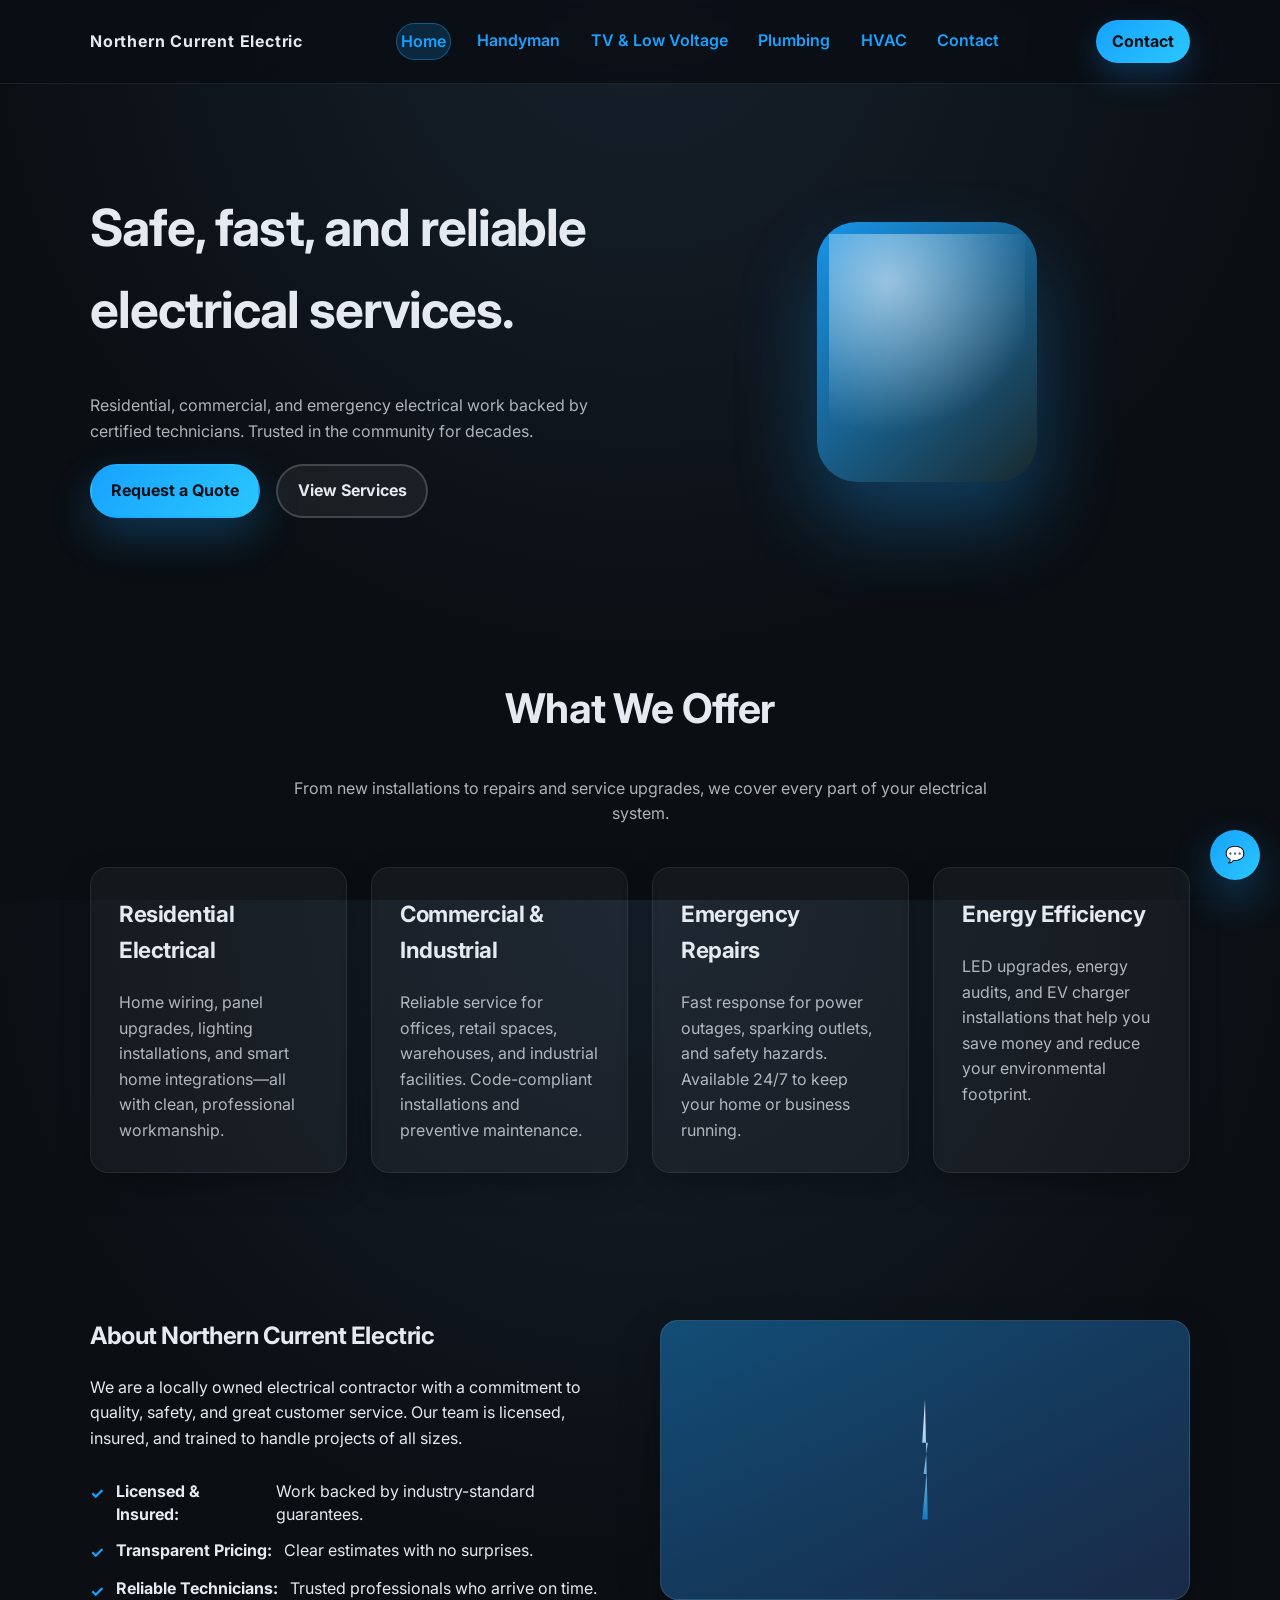
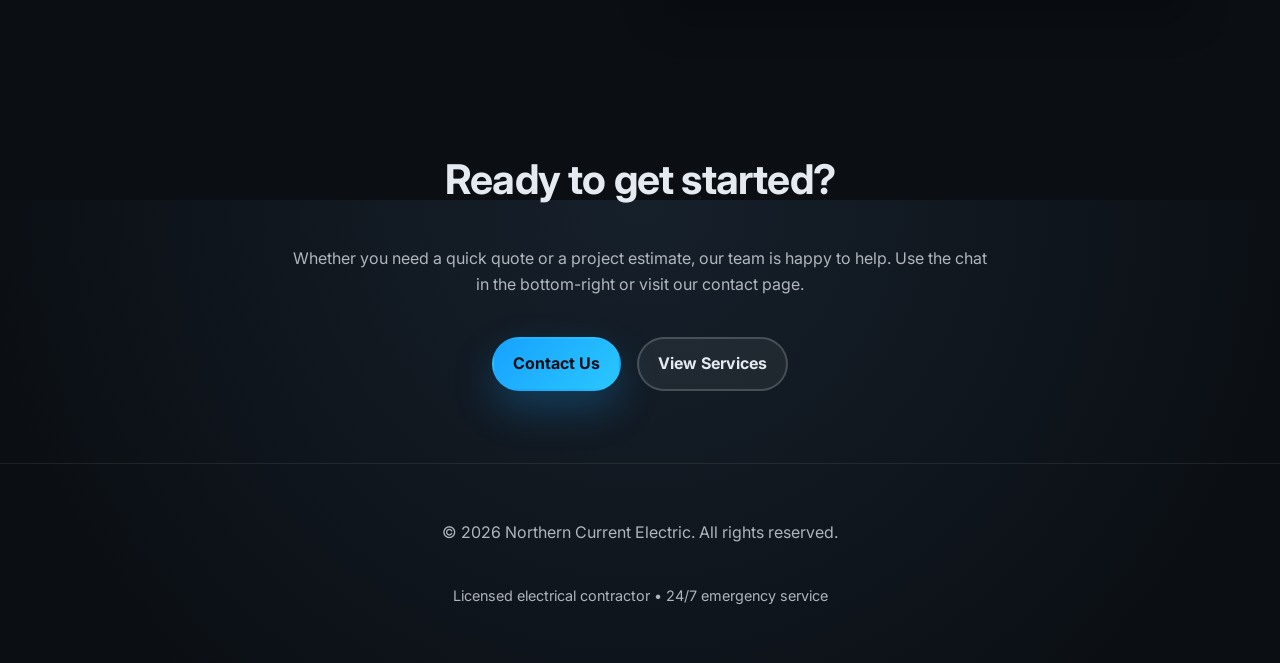
==== index.html @ d242fedf "Add multi-page site + AI chat widget" ====
<!DOCTYPE html>
<html lang="en">
<head>
  <meta charset="UTF-8" />
  <meta name="viewport" content="width=device-width, initial-scale=1.0" />
  <meta name="description" content="Northern Current Electric - Reliable residential and commercial electrical services." />
  <title>Northern Current Electric</title>
  <link rel="stylesheet" href="styles.css" />
  <link rel="preconnect" href="https://fonts.googleapis.com" />
  <link rel="preconnect" href="https://fonts.gstatic.com" crossorigin />
  <link href="https://fonts.googleapis.com/css2?family=Inter:wght@400;600;700&display=swap" rel="stylesheet" />
</head>
<body>
  <header class="site-header">
    <div class="container header-inner">
      <a class="brand" href="index.html">Northern Current Electric</a>
      <nav class="nav" aria-label="Primary">
        <a href="index.html" class="active">Home</a>
        <a href="handyman.html">Handyman</a>
        <a href="tv-low-voltage.html">TV &amp; Low Voltage</a>
        <a href="plumbing.html">Plumbing</a>
        <a href="hvac.html">HVAC</a>
        <a href="contact.html">Contact</a>
      </nav>
      <a class="cta" href="contact.html">Contact</a>
      <button class="mobile-nav-toggle" aria-label="Toggle navigation">
        <span class="hamburger"></span>
      </button>
    </div>
  </header>

  <main>
    <section class="hero" aria-label="Electrician services hero">
      <div class="container hero-inner">
        <div class="hero-copy">
          <h1>Safe, fast, and reliable electrical services.</h1>
          <p>Residential, commercial, and emergency electrical work backed by certified technicians. Trusted in the community for decades.</p>
          <div class="hero-actions">
            <a class="btn primary" href="contact.html">Request a Quote</a>
            <a class="btn outline" href="handyman.html">View Services</a>
          </div>
        </div>
        <div class="hero-illustration" aria-hidden="true">
          <div class="lightning"></div>
        </div>
      </div>
    </section>

    <section id="services" class="section services" aria-label="Our services">
      <div class="container">
        <header class="section-header">
          <h2>What We Offer</h2>
          <p>From new installations to repairs and service upgrades, we cover every part of your electrical system.</p>
        </header>
        <div class="grid cards">
          <article class="card">
            <h3>Residential Electrical</h3>
            <p>Home wiring, panel upgrades, lighting installations, and smart home integrations—all with clean, professional workmanship.</p>
          </article>
          <article class="card">
            <h3>Commercial &amp; Industrial</h3>
            <p>Reliable service for offices, retail spaces, warehouses, and industrial facilities. Code-compliant installations and preventive maintenance.</p>
          </article>
          <article class="card">
            <h3>Emergency Repairs</h3>
            <p>Fast response for power outages, sparking outlets, and safety hazards. Available 24/7 to keep your home or business running.</p>
          </article>
          <article class="card">
            <h3>Energy Efficiency</h3>
            <p>LED upgrades, energy audits, and EV charger installations that help you save money and reduce your environmental footprint.</p>
          </article>
        </div>
      </div>
    </section>

    <section id="about" class="section about" aria-label="About us">
      <div class="container about-grid">
        <div class="about-copy">
          <h2>About Northern Current Electric</h2>
          <p>We are a locally owned electrical contractor with a commitment to quality, safety, and great customer service. Our team is licensed, insured, and trained to handle projects of all sizes.</p>
          <ul class="benefits">
            <li><strong>Licensed &amp; Insured:</strong> Work backed by industry-standard guarantees.</li>
            <li><strong>Transparent Pricing:</strong> Clear estimates with no surprises.</li>
            <li><strong>Reliable Technicians:</strong> Trusted professionals who arrive on time.</li>
          </ul>
        </div>
        <div class="about-visual" aria-hidden="true">
          <div class="visual-box">
            <div class="bolt"></div>
          </div>
        </div>
      </div>
    </section>

    <section class="section contact-cta" aria-label="Get in touch">
      <div class="container">
        <header class="section-header">
          <h2>Ready to get started?</h2>
          <p>Whether you need a quick quote or a project estimate, our team is happy to help. Use the chat in the bottom-right or visit our contact page.</p>
        </header>
        <div class="button-row" style="display: flex; gap: 1rem; justify-content: center; flex-wrap: wrap;">
          <a class="btn primary" href="contact.html">Contact Us</a>
          <a class="btn outline" href="handyman.html">View Services</a>
        </div>
      </div>
    </section>
  </main>

  <footer class="site-footer">
    <div class="container footer-inner">
      <p>&copy; <span id="year"></span> Northern Current Electric. All rights reserved.</p>
      <p class="footer-meta">Licensed electrical contractor • 24/7 emergency service</p>
    </div>
  </footer>

  <div class="chat-widget" aria-label="AI chat assistant">
    <button class="chat-toggle" aria-label="Open chat"><span class="chat-icon">💬</span></button>
    <div class="chat-panel" aria-hidden="true">
      <header class="chat-header">
        <span>AI Assistant</span>
        <button class="chat-close" aria-label="Close chat">×</button>
      </header>
      <div class="chat-messages" role="log" aria-live="polite"></div>
      <form class="chat-form">
        <input type="text" placeholder="Ask a question..." aria-label="Type a message" required />
        <button type="submit" aria-label="Send message">Send</button>
      </form>
    </div>
  </div>

  <script src="chat.js"></script>
  <script src="chat.js"></script>
</body>
</html>
---- styles.css ----
/* ---------- Base ---------- */
:root {
  --bg: #0b0f14;
  --surface: #101724;
  --surface-2: #131b28;
  --text: #e5e9f0;
  --muted: rgba(229, 233, 240, 0.75);
  --primary: #17a2ff;
  --primary-2: #2ac7ff;
  --shadow: rgba(0, 0, 0, 0.35);
  --radius: 18px;
  --max-width: 1100px;
  --font: "Inter", system-ui, -apple-system, BlinkMacSystemFont, "Segoe UI", sans-serif;
}

* {
  box-sizing: border-box;
}

html,
body {
  height: 100%;
}

body {
  margin: 0;
  font-family: var(--font);
  background: radial-gradient(circle at top, #16202b 0%, var(--bg) 60%);
  color: var(--text);
  line-height: 1.6;
}

a {
  color: var(--primary);
  text-decoration: none;
}

a:hover {
  opacity: 0.9;
}

img {
  max-width: 100%;
  height: auto;
}

.container {
  width: min(100% - 3rem, var(--max-width));
  margin: 0 auto;
}

h1,
h2,
h3 {
  margin-top: 0;
  letter-spacing: -0.02em;
}

p {
  margin: 1rem 0;
}

button,
input,
textarea {
  font: inherit;
}

/* ---------- Header ---------- */
.site-header {
  position: sticky;
  top: 0;
  z-index: 20;
  background: rgba(10, 14, 20, 0.9);
  backdrop-filter: blur(10px);
  border-bottom: 1px solid rgba(255, 255, 255, 0.08);
}

.header-inner {
  display: flex;
  align-items: center;
  justify-content: space-between;
  padding: 1.25rem 0;
  gap: 1rem;
}

.brand {
  font-weight: 700;
  letter-spacing: 0.05em;
  color: var(--text);
}

.nav {
  display: flex;
  gap: 1.4rem;
}

.nav a {
  padding: 0.3rem 0.25rem;
  border-radius: 999px;
  font-weight: 600;
}

.nav a:hover {
  background: rgba(255, 255, 255, 0.08);
}

.nav a.active {
  background: rgba(23, 162, 255, 0.18);
  border: 1px solid rgba(23, 162, 255, 0.4);
}

.cta {
  display: inline-flex;
  align-items: center;
  gap: 0.4rem;
  padding: 0.55rem 1rem;
  border-radius: 999px;
  font-weight: 700;
  background: linear-gradient(135deg, var(--primary), var(--primary-2));
  color: #0b0f14;
  text-decoration: none;
  box-shadow: 0 12px 30px rgba(23, 162, 255, 0.25);
}

.cta:hover {
  opacity: 0.95;
}

.mobile-nav-toggle {
  display: none;
  border: 0;
  background: transparent;
  cursor: pointer;
  padding: 0.4rem;
  border-radius: 12px;
}

.mobile-nav-toggle:hover {
  background: rgba(255, 255, 255, 0.07);
}

.hamburger,
.hamburger::before,
.hamburger::after {
  content: "";
  display: block;
  width: 22px;
  height: 2px;
  background: var(--text);
  border-radius: 999px;
  transition: transform 0.2s ease, opacity 0.2s ease;
}

.hamburger::before {
  transform: translateY(-6px);
}

.hamburger::after {
  transform: translateY(4px);
}

.mobile-nav-toggle.open .hamburger {
  transform: translateX(-4px);
  background: transparent;
}

.mobile-nav-toggle.open .hamburger::before {
  transform: translate(0, 0) rotate(45deg);
}

.mobile-nav-toggle.open .hamburger::after {
  transform: translate(0, 0) rotate(-45deg);
}

/* ---------- Hero ---------- */
.hero {
  padding: 5.5rem 0 4.5rem;
  position: relative;
  overflow: hidden;
}

.hero-inner {
  display: grid;
  grid-template-columns: 1fr 1fr;
  gap: 3rem;
  align-items: center;
}

.hero-copy h1 {
  font-size: clamp(2.1rem, 4vw, 3.25rem);
}

.hero-copy p {
  max-width: 520px;
  color: var(--muted);
}

.hero-actions {
  display: flex;
  gap: 1rem;
  flex-wrap: wrap;
  margin-top: 1.25rem;
}

.btn {
  display: inline-flex;
  align-items: center;
  gap: 0.5rem;
  padding: 0.75rem 1.2rem;
  border-radius: 999px;
  font-weight: 700;
  border: 2px solid transparent;
  cursor: pointer;
  transition: transform 0.15s ease, box-shadow 0.2s ease;
}

.btn:hover {
  transform: translateY(-1px);
}

.btn.primary {
  background: linear-gradient(135deg, var(--primary), var(--primary-2));
  color: #0b0f14;
  box-shadow: 0 18px 40px rgba(23, 162, 255, 0.25);
}

.btn.outline {
  background: rgba(255, 255, 255, 0.06);
  border-color: rgba(255, 255, 255, 0.18);
  color: var(--text);
}

.hero-illustration {
  position: relative;
  display: flex;
  justify-content: center;
  align-items: center;
  height: 360px;
}

.lightning {
  width: 220px;
  height: 260px;
  background: linear-gradient(135deg, rgba(23, 162, 255, 0.9), rgba(142, 255, 252, 0.1));
  border-radius: 40px;
  box-shadow: 0 40px 80px rgba(23, 162, 255, 0.3);
  position: relative;
  overflow: hidden;
}

.lightning::after {
  content: "";
  position: absolute;
  inset: 12px;
  background: radial-gradient(circle at 30% 20%, rgba(255, 255, 255, 0.62), transparent 65%);
  opacity: 0.9;
}

/* ---------- Sections ---------- */
.section {
  padding: 4.5rem 0;
}

.section-header {
  max-width: 700px;
  margin: 0 auto 2.5rem;
  text-align: center;
}

.section-header h2 {
  font-size: clamp(1.9rem, 3.2vw, 2.6rem);
}

.section-header p {
  color: var(--muted);
}

.cards {
  display: grid;
  grid-template-columns: repeat(auto-fit, minmax(240px, 1fr));
  gap: 1.5rem;
}

.card {
  padding: 1.75rem;
  border-radius: var(--radius);
  background: rgba(255, 255, 255, 0.04);
  border: 1px solid rgba(255, 255, 255, 0.08);
  box-shadow: 0 12px 30px rgba(0, 0, 0, 0.25);
}

.card h3 {
  margin-top: 0;
  font-size: 1.4rem;
}

.card p {
  color: var(--muted);
  margin: 0.85rem 0 0;
}

/* ---------- About ---------- */
.about-grid {
  display: grid;
  grid-template-columns: 1fr 1fr;
  gap: 2.5rem;
  align-items: center;
}

.about-copy ul {
  list-style: none;
  padding: 0;
  margin: 1.75rem 0 0;
  display: grid;
  gap: 0.8rem;
}

.benefits li {
  display: flex;
  gap: 0.75rem;
  align-items: flex-start;
  line-height: 1.45;
}

.benefits li::before {
  content: "✓";
  color: var(--primary);
  font-weight: 700;
  margin-top: 0.15rem;
}

.about-visual .visual-box {
  width: 100%;
  height: 280px;
  border-radius: var(--radius);
  background: linear-gradient(to bottom right, rgba(23, 162, 255, 0.4), rgba(53, 95, 170, 0.35));
  border: 1px solid rgba(255, 255, 255, 0.1);
  position: relative;
  box-shadow: 0 18px 40px rgba(0, 0, 0, 0.3);
}

.bolt {
  position: absolute;
  left: 50%;
  top: 50%;
  width: 28px;
  height: 120px;
  background: linear-gradient(180deg, rgba(255, 255, 255, 0.95), rgba(23, 162, 255, 0.6));
  clip-path: polygon(50% 0%, 40% 36%, 60% 36%, 45% 62%, 55% 62%, 40% 100%, 60% 100%);
  transform: translate(-50%, -50%);
  filter: drop-shadow(0 0 20px rgba(23, 162, 255, 0.45));
}

/* ---------- Contact ---------- */
.contact-grid {
  display: grid;
  grid-template-columns: 1fr 1fr;
  gap: 2rem;
  align-items: start;
}

.contact-info {
  padding: 2.25rem;
  border-radius: var(--radius);
  background: rgba(16, 23, 36, 0.75);
  border: 1px solid rgba(255, 255, 255, 0.08);
  box-shadow: 0 18px 40px rgba(0, 0, 0, 0.3);
}

.contact-info h3 {
  margin-top: 0;
}

.contact-info p {
  margin: 0.65rem 0;
  color: var(--muted);
}

.contact-form {
  display: grid;
  gap: 1rem;
  padding: 2rem;
  border-radius: var(--radius);
  background: rgba(255, 255, 255, 0.04);
  border: 1px solid rgba(255, 255, 255, 0.08);
  box-shadow: 0 18px 40px rgba(0, 0, 0, 0.25);
}

.contact-form label {
  display: grid;
  gap: 0.4rem;
  font-weight: 600;
}

.contact-form input,
.contact-form textarea {
  padding: 0.85rem 1rem;
  border-radius: 16px;
  border: 1px solid rgba(255, 255, 255, 0.14);
  background: rgba(18, 24, 33, 0.8);
  color: var(--text);
}

.contact-form input:focus,
.contact-form textarea:focus {
  outline: 2px solid rgba(23, 162, 255, 0.65);
  outline-offset: 2px;
}

/* ---------- Footer ---------- */
.site-footer {
  padding: 2.5rem 0;
  border-top: 1px solid rgba(255, 255, 255, 0.08);
}

.footer-inner {
  display: flex;
  flex-direction: column;
  align-items: center;
  gap: 0.4rem;
  color: var(--muted);
  text-align: center;
}

.footer-meta {
  font-size: 0.9rem;
}

/* ---------- Responsive ---------- */
@media (max-width: 900px) {
  .hero-inner {
    grid-template-columns: 1fr;
    text-align: center;
  }

  .hero-illustration {
    height: 220px;
  }

  .about-grid {
    grid-template-columns: 1fr;
  }

  .contact-grid {
    grid-template-columns: 1fr;
  }
}

@media (max-width: 720px) {
  .nav {
    position: absolute;
    top: 100%;
    left: 0;
    right: 0;
    background: rgba(10, 14, 20, 0.95);
    flex-direction: column;
    gap: 0;
    padding: 1rem 1.5rem;
    max-height: 0;
    overflow: hidden;
    transition: max-height 0.25s ease;
  }

  .nav.open {
    max-height: 280px;
  }

  .nav a {
    padding: 0.65rem 0;
    border-radius: 0;
  }

  .mobile-nav-toggle {
    display: inline-flex;
  }

  .header-inner {
    padding: 1rem 0;
  }
}

/* ---------- Chat Widget ---------- */
.chat-widget {
  position: fixed;
  bottom: 1.25rem;
  right: 1.25rem;
  z-index: 50;
  font-family: var(--font);
}

.chat-toggle {
  width: 50px;
  height: 50px;
  border-radius: 50%;
  border: none;
  background: linear-gradient(135deg, var(--primary), var(--primary-2));
  box-shadow: 0 18px 40px rgba(23, 162, 255, 0.3);
  display: grid;
  place-items: center;
  cursor: pointer;
  color: #0b0f14;
  transition: transform 0.2s ease, opacity 0.2s ease;
}

.chat-toggle:hover {
  transform: translateY(-2px);
  opacity: 0.95;
}

.chat-panel {
  position: absolute;
  bottom: 70px;
  right: 0;
  width: min(340px, calc(100vw - 2rem));
  max-height: 460px;
  border-radius: 18px;
  overflow: hidden;
  background: rgba(16, 23, 36, 0.95);
  border: 1px solid rgba(255, 255, 255, 0.12);
  box-shadow: 0 28px 60px rgba(0, 0, 0, 0.35);
  display: none;
  flex-direction: column;
}

.chat-panel[aria-hidden="false"] {
  display: flex;
}

.chat-header {
  display: flex;
  align-items: center;
  justify-content: space-between;
  padding: 0.9rem 1rem;
  border-bottom: 1px solid rgba(255, 255, 255, 0.12);
  background: rgba(12, 18, 28, 0.92);
  font-weight: 700;
}

.chat-messages {
  flex: 1;
  padding: 1rem;
  overflow-y: auto;
  display: grid;
  gap: 0.55rem;
}

.chat-message {
  max-width: 85%;
  padding: 0.65rem 0.85rem;
  border-radius: 16px;
  line-height: 1.4;
}

.chat-message.user {
  justify-self: end;
  background: rgba(23, 162, 255, 0.18);
  color: var(--text);
}

.chat-message.ai {
  justify-self: start;
  background: rgba(255, 255, 255, 0.08);
  color: var(--text);
}

.chat-message.typing {
  opacity: 0.65;
  font-style: italic;
}

.chat-form {
  display: flex;
  gap: 0.55rem;
  padding: 0.8rem 0.9rem;
  border-top: 1px solid rgba(255, 255, 255, 0.12);
  background: rgba(12, 18, 28, 0.92);
}

.chat-form input {
  flex: 1;
  border-radius: 999px;
  border: 1px solid rgba(255, 255, 255, 0.14);
  padding: 0.6rem 0.9rem;
  background: rgba(0, 0, 0, 0.35);
  color: var(--text);
  outline: none;
}

.chat-form input:focus {
  outline: 2px solid rgba(23, 162, 255, 0.65);
}

.chat-form button {
  border-radius: 999px;
  border: none;
  padding: 0.65rem 1rem;
  background: linear-gradient(135deg, var(--primary), var(--primary-2));
  color: #0b0f14;
  font-weight: 700;
  cursor: pointer;
}

@media (max-width: 640px) {
  .chat-widget {
    bottom: 1rem;
    right: 1rem;
  }

  .chat-panel {
    width: min(100vw - 2rem, 340px);
  }
}
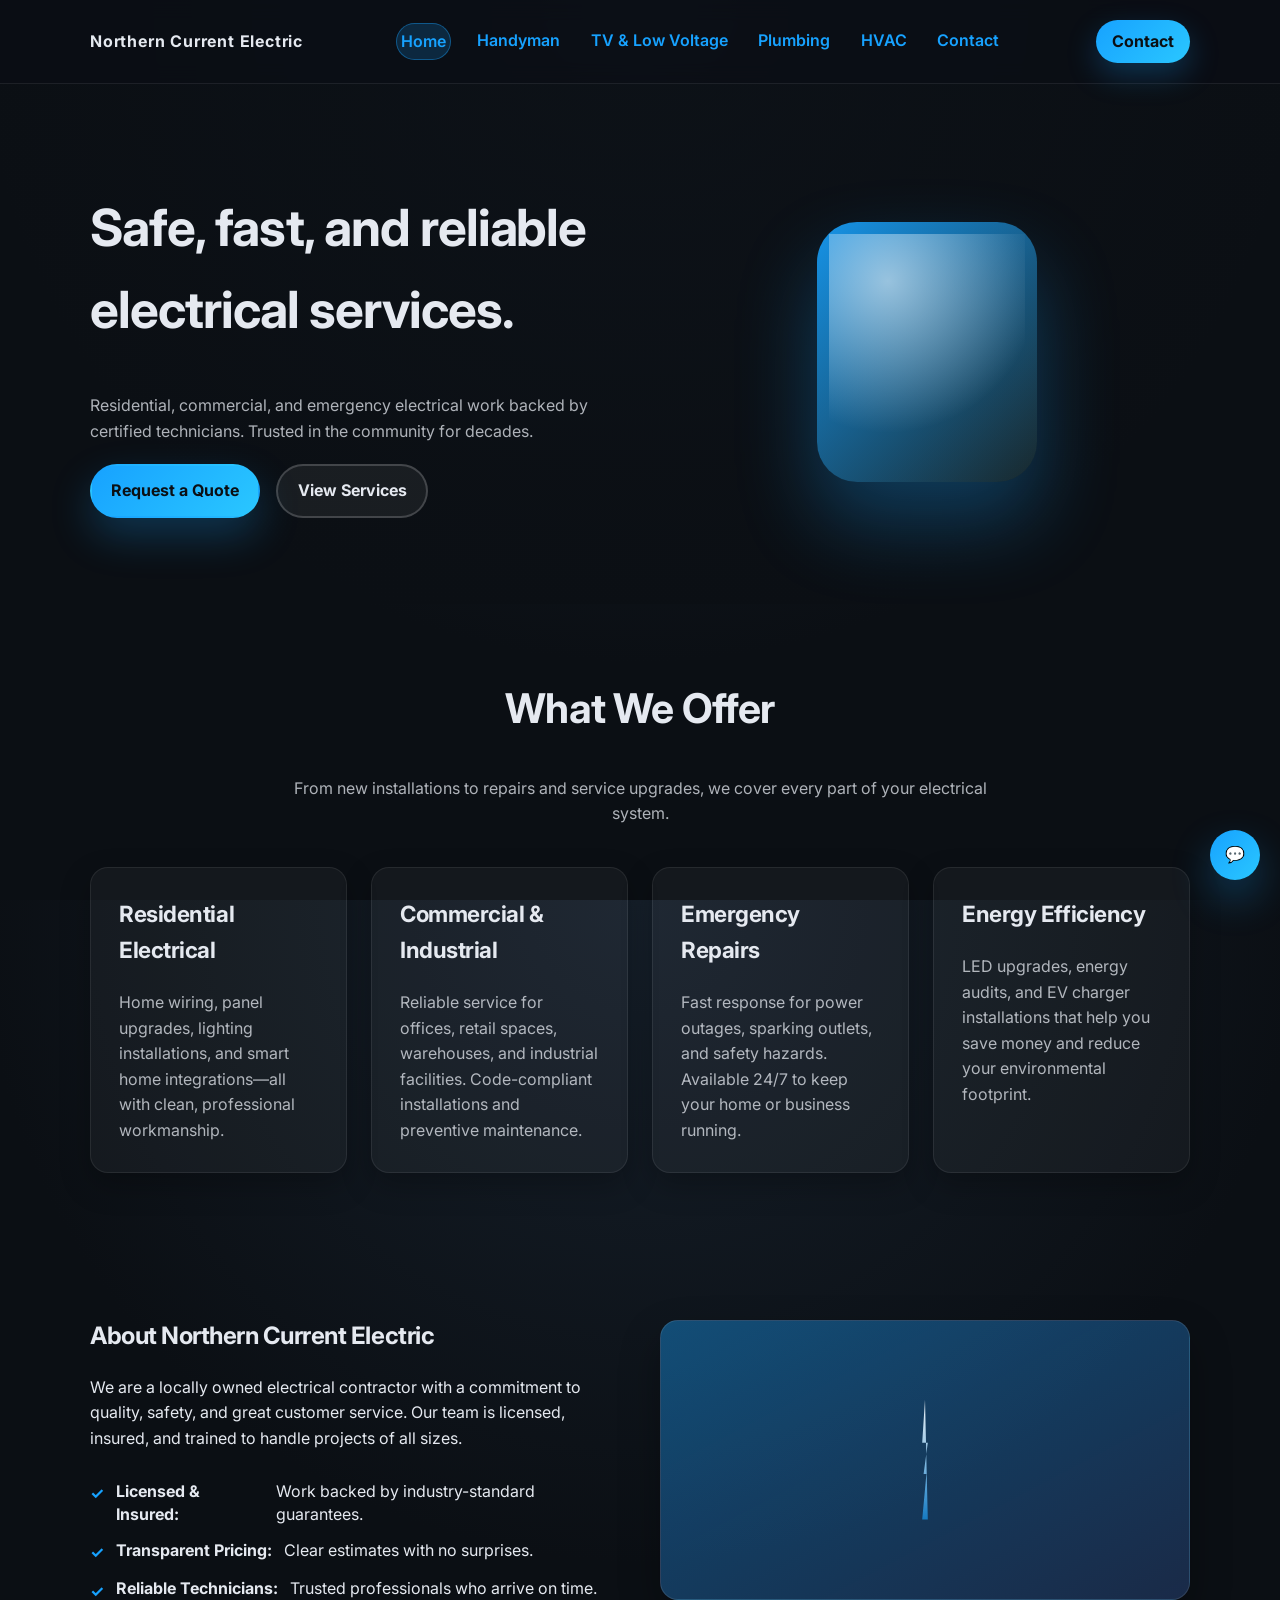
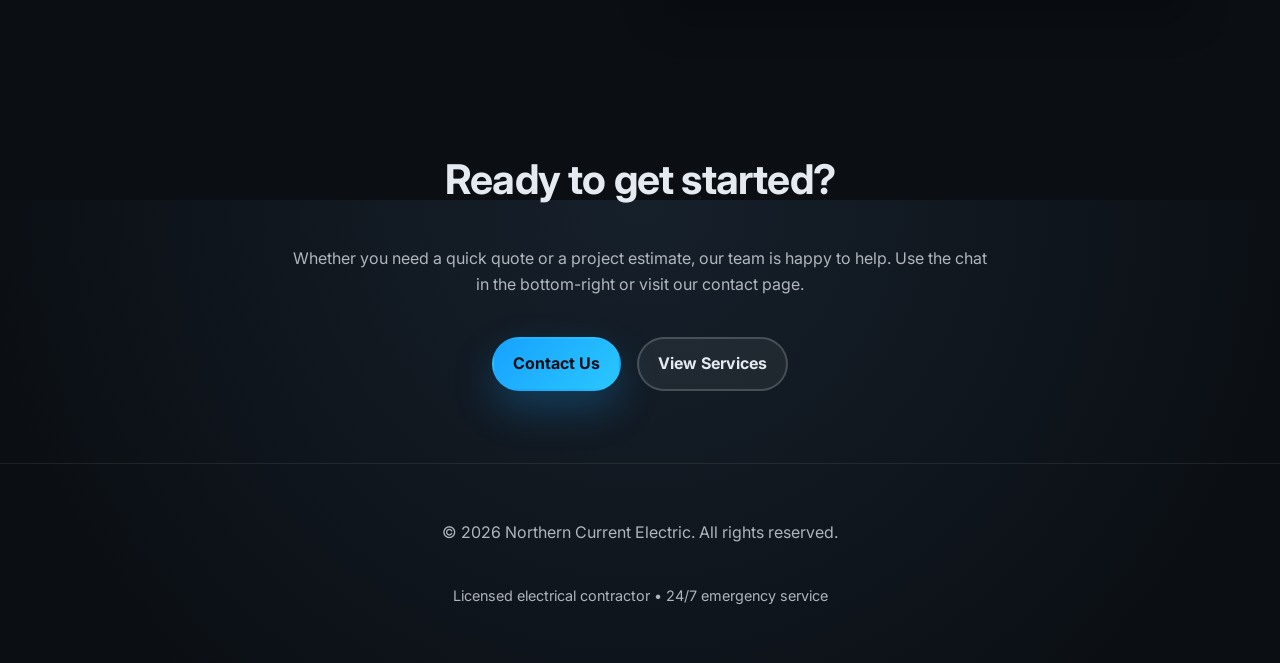
==== commit 483e5fb2: "Add background imagery and improve visual sections across pages" ====
--- a/index.html
+++ b/index.html
@@ -30,7 +30,7 @@
   </header>
 
   <main>
-    <section class="hero" aria-label="Electrician services hero">
+    <section class="hero hero--home" aria-label="Electrician services hero">
       <div class="container hero-inner">
         <div class="hero-copy">
           <h1>Safe, fast, and reliable electrical services.</h1>
@@ -53,19 +53,19 @@
           <p>From new installations to repairs and service upgrades, we cover every part of your electrical system.</p>
         </header>
         <div class="grid cards">
-          <article class="card">
+          <article class="card card--residential">
             <h3>Residential Electrical</h3>
             <p>Home wiring, panel upgrades, lighting installations, and smart home integrations—all with clean, professional workmanship.</p>
           </article>
-          <article class="card">
+          <article class="card card--commercial">
             <h3>Commercial &amp; Industrial</h3>
             <p>Reliable service for offices, retail spaces, warehouses, and industrial facilities. Code-compliant installations and preventive maintenance.</p>
           </article>
-          <article class="card">
+          <article class="card card--emergency">
             <h3>Emergency Repairs</h3>
             <p>Fast response for power outages, sparking outlets, and safety hazards. Available 24/7 to keep your home or business running.</p>
           </article>
-          <article class="card">
+          <article class="card card--energy">
             <h3>Energy Efficiency</h3>
             <p>LED upgrades, energy audits, and EV charger installations that help you save money and reduce your environmental footprint.</p>
           </article>
--- a/styles.css
+++ b/styles.css
@@ -178,6 +178,18 @@
   padding: 5.5rem 0 4.5rem;
   position: relative;
   overflow: hidden;
+  background: radial-gradient(circle at top, rgba(22, 28, 41, 0.75), rgba(11, 15, 20, 0.95));
+  background-size: cover;
+  background-position: center;
+  background-repeat: no-repeat;
+}
+
+.hero::after {
+  content: "";
+  position: absolute;
+  inset: 0;
+  background: linear-gradient(180deg, rgba(11, 15, 20, 0.85) 0%, rgba(11, 15, 20, 0.8) 55%, rgba(11, 15, 20, 0.95) 100%);
+  pointer-events: none;
 }
 
 .hero-inner {
@@ -185,6 +197,32 @@
   grid-template-columns: 1fr 1fr;
   gap: 3rem;
   align-items: center;
+  position: relative;
+  z-index: 1;
+}
+
+.hero--home {
+  background-image: url("https://source.unsplash.com/featured/?electrician,tools");
+}
+
+.hero--handyman {
+  background-image: url("https://source.unsplash.com/featured/?handyman,tools");
+}
+
+.hero--tv {
+  background-image: url("https://source.unsplash.com/featured/?tv,home");
+}
+
+.hero--plumbing {
+  background-image: url("https://source.unsplash.com/featured/?plumbing,pipe");
+}
+
+.hero--hvac {
+  background-image: url("https://source.unsplash.com/featured/?hvac,airconditioning");
+}
+
+.hero--contact {
+  background-image: url("https://source.unsplash.com/featured/?contact,customer");
 }
 
 .hero-copy h1 {
@@ -283,21 +321,122 @@
 }
 
 .card {
+  position: relative;
   padding: 1.75rem;
   border-radius: var(--radius);
   background: rgba(255, 255, 255, 0.04);
   border: 1px solid rgba(255, 255, 255, 0.08);
   box-shadow: 0 12px 30px rgba(0, 0, 0, 0.25);
+  overflow: hidden;
+}
+
+.card::before {
+  content: "";
+  position: absolute;
+  inset: 0;
+  background-size: cover;
+  background-position: center;
+  opacity: 0.22;
+  filter: blur(1px);
+  transition: opacity 0.2s ease;
+}
+
+.card:hover::before {
+  opacity: 0.35;
 }
 
 .card h3 {
   margin-top: 0;
   font-size: 1.4rem;
+  position: relative;
+  z-index: 1;
 }
 
 .card p {
   color: var(--muted);
   margin: 0.85rem 0 0;
+  position: relative;
+  z-index: 1;
+}
+
+.card--residential::before {
+  background-image: url("https://source.unsplash.com/featured/?home,electric");
+}
+
+.card--commercial::before {
+  background-image: url("https://source.unsplash.com/featured/?commercial,building");
+}
+
+.card--emergency::before {
+  background-image: url("https://source.unsplash.com/featured/?lightning,repair");
+}
+
+.card--energy::before {
+  background-image: url("https://source.unsplash.com/featured/?energy,solar");
+}
+
+.card--handyman::before {
+  background-image: url("https://source.unsplash.com/featured/?handyman,tools");
+}
+
+.card--carpentry::before {
+  background-image: url("https://source.unsplash.com/featured/?carpentry,tools");
+}
+
+.card--drywall::before {
+  background-image: url("https://source.unsplash.com/featured/?drywall,repair");
+}
+
+.card--safety::before {
+  background-image: url("https://source.unsplash.com/featured/?safety,inspection");
+}
+
+.card--tv::before {
+  background-image: url("https://source.unsplash.com/featured/?tv,mounting");
+}
+
+.card--wiring::before {
+  background-image: url("https://source.unsplash.com/featured/?wiring,cables");
+}
+
+.card--security::before {
+  background-image: url("https://source.unsplash.com/featured/?security,cameras");
+}
+
+.card--wifi::before {
+  background-image: url("https://source.unsplash.com/featured/?wifi,router");
+}
+
+.card--leak::before {
+  background-image: url("https://source.unsplash.com/featured/?leak,plumbing");
+}
+
+.card--fixtures::before {
+  background-image: url("https://source.unsplash.com/featured/?fixtures,plumbing");
+}
+
+.card--waterheater::before {
+  background-image: url("https://source.unsplash.com/featured/?waterheater");
+}
+
+.card--drains::before {
+  background-image: url("https://source.unsplash.com/featured/?drain,clog");
+}
+
+.card--ac::before {
+  background-image: url("https://source.unsplash.com/featured/?airconditioner");
+}
+
+.card--heating::before {
+  background-image: url("https://source.unsplash.com/featured/?furnace,heating");
+}
+
+.card--iaq::before {
+  background-image: url("https://source.unsplash.com/featured/?airquality");
+}
+
+.card--maintenance::before {
+  background-image: url("https://source.unsplash.com/featured/?maintenance");
 }
 
 /* ---------- About ---------- */
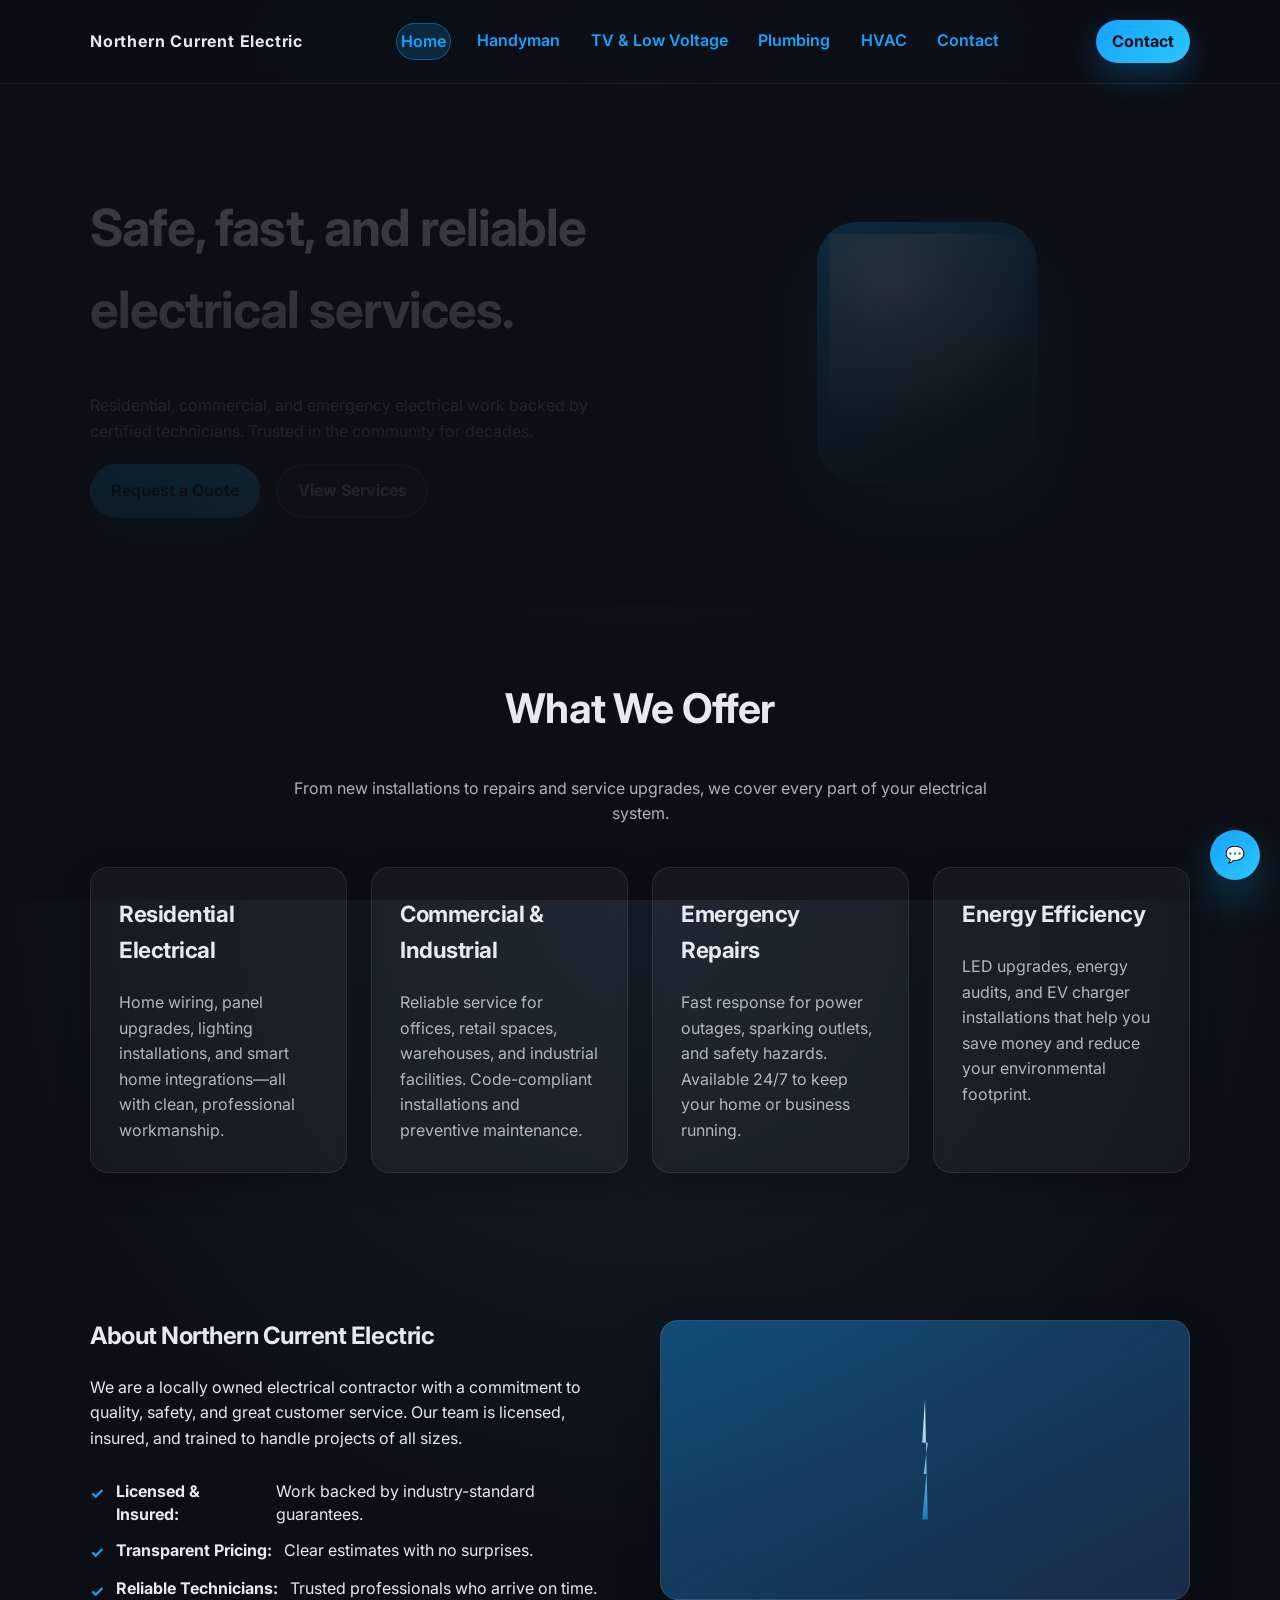
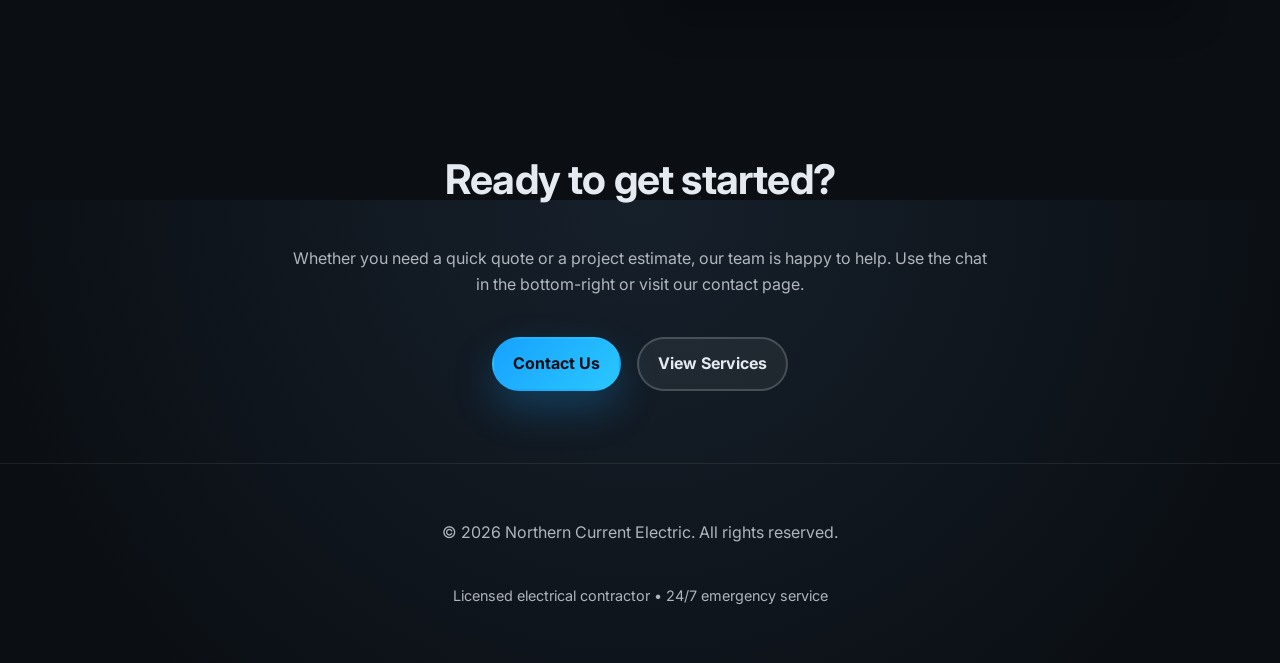
==== commit 2e6ccdf9: "Update hero backgrounds to use local image assets and add hero sections to pages" ====
--- a/index.html
+++ b/index.html
@@ -53,19 +53,19 @@
           <p>From new installations to repairs and service upgrades, we cover every part of your electrical system.</p>
         </header>
         <div class="grid cards">
-          <article class="card card--residential">
+          <article class="card">
             <h3>Residential Electrical</h3>
             <p>Home wiring, panel upgrades, lighting installations, and smart home integrations—all with clean, professional workmanship.</p>
           </article>
-          <article class="card card--commercial">
+          <article class="card">
             <h3>Commercial &amp; Industrial</h3>
             <p>Reliable service for offices, retail spaces, warehouses, and industrial facilities. Code-compliant installations and preventive maintenance.</p>
           </article>
-          <article class="card card--emergency">
+          <article class="card">
             <h3>Emergency Repairs</h3>
             <p>Fast response for power outages, sparking outlets, and safety hazards. Available 24/7 to keep your home or business running.</p>
           </article>
-          <article class="card card--energy">
+          <article class="card">
             <h3>Energy Efficiency</h3>
             <p>LED upgrades, energy audits, and EV charger installations that help you save money and reduce your environmental footprint.</p>
           </article>
--- a/styles.css
+++ b/styles.css
@@ -178,51 +178,52 @@
   padding: 5.5rem 0 4.5rem;
   position: relative;
   overflow: hidden;
-  background: radial-gradient(circle at top, rgba(22, 28, 41, 0.75), rgba(11, 15, 20, 0.95));
   background-size: cover;
   background-position: center;
   background-repeat: no-repeat;
+  background-color: rgba(11, 15, 20, 0.95);
 }
 
 .hero::after {
   content: "";
   position: absolute;
   inset: 0;
-  background: linear-gradient(180deg, rgba(11, 15, 20, 0.85) 0%, rgba(11, 15, 20, 0.8) 55%, rgba(11, 15, 20, 0.95) 100%);
+  background: linear-gradient(180deg, rgba(11, 15, 20, 0.75) 0%, rgba(11, 15, 20, 0.95) 100%);
   pointer-events: none;
 }
+
+/* Background images (place real photos in `assets/` in the repo to make these backgrounds realistic). */
+.hero.hero--home {
+  background-image: url("assets/electrician.jpg");
+}
+
+.hero.hero--handyman {
+  background-image: url("assets/handyman.jpg");
+}
+
+.hero.hero--tv {
+  background-image: url("assets/tv.jpg");
+}
+
+.hero.hero--plumbing {
+  background-image: url("assets/plumbing.jpg");
+}
+
+.hero.hero--hvac {
+  background-image: url("assets/hvac.jpg");
+}
+
+.hero.hero--contact {
+  background-image: url("assets/contact.jpg");
+}
+
+/* If the local image does not exist, these styles fall back to a solid gradient (set on .hero). */
 
 .hero-inner {
   display: grid;
   grid-template-columns: 1fr 1fr;
   gap: 3rem;
   align-items: center;
-  position: relative;
-  z-index: 1;
-}
-
-.hero--home {
-  background-image: url("https://source.unsplash.com/featured/?electrician,tools");
-}
-
-.hero--handyman {
-  background-image: url("https://source.unsplash.com/featured/?handyman,tools");
-}
-
-.hero--tv {
-  background-image: url("https://source.unsplash.com/featured/?tv,home");
-}
-
-.hero--plumbing {
-  background-image: url("https://source.unsplash.com/featured/?plumbing,pipe");
-}
-
-.hero--hvac {
-  background-image: url("https://source.unsplash.com/featured/?hvac,airconditioning");
-}
-
-.hero--contact {
-  background-image: url("https://source.unsplash.com/featured/?contact,customer");
 }
 
 .hero-copy h1 {
@@ -321,122 +322,21 @@
 }
 
 .card {
-  position: relative;
   padding: 1.75rem;
   border-radius: var(--radius);
   background: rgba(255, 255, 255, 0.04);
   border: 1px solid rgba(255, 255, 255, 0.08);
   box-shadow: 0 12px 30px rgba(0, 0, 0, 0.25);
-  overflow: hidden;
-}
-
-.card::before {
-  content: "";
-  position: absolute;
-  inset: 0;
-  background-size: cover;
-  background-position: center;
-  opacity: 0.22;
-  filter: blur(1px);
-  transition: opacity 0.2s ease;
-}
-
-.card:hover::before {
-  opacity: 0.35;
 }
 
 .card h3 {
   margin-top: 0;
   font-size: 1.4rem;
-  position: relative;
-  z-index: 1;
 }
 
 .card p {
   color: var(--muted);
   margin: 0.85rem 0 0;
-  position: relative;
-  z-index: 1;
-}
-
-.card--residential::before {
-  background-image: url("https://source.unsplash.com/featured/?home,electric");
-}
-
-.card--commercial::before {
-  background-image: url("https://source.unsplash.com/featured/?commercial,building");
-}
-
-.card--emergency::before {
-  background-image: url("https://source.unsplash.com/featured/?lightning,repair");
-}
-
-.card--energy::before {
-  background-image: url("https://source.unsplash.com/featured/?energy,solar");
-}
-
-.card--handyman::before {
-  background-image: url("https://source.unsplash.com/featured/?handyman,tools");
-}
-
-.card--carpentry::before {
-  background-image: url("https://source.unsplash.com/featured/?carpentry,tools");
-}
-
-.card--drywall::before {
-  background-image: url("https://source.unsplash.com/featured/?drywall,repair");
-}
-
-.card--safety::before {
-  background-image: url("https://source.unsplash.com/featured/?safety,inspection");
-}
-
-.card--tv::before {
-  background-image: url("https://source.unsplash.com/featured/?tv,mounting");
-}
-
-.card--wiring::before {
-  background-image: url("https://source.unsplash.com/featured/?wiring,cables");
-}
-
-.card--security::before {
-  background-image: url("https://source.unsplash.com/featured/?security,cameras");
-}
-
-.card--wifi::before {
-  background-image: url("https://source.unsplash.com/featured/?wifi,router");
-}
-
-.card--leak::before {
-  background-image: url("https://source.unsplash.com/featured/?leak,plumbing");
-}
-
-.card--fixtures::before {
-  background-image: url("https://source.unsplash.com/featured/?fixtures,plumbing");
-}
-
-.card--waterheater::before {
-  background-image: url("https://source.unsplash.com/featured/?waterheater");
-}
-
-.card--drains::before {
-  background-image: url("https://source.unsplash.com/featured/?drain,clog");
-}
-
-.card--ac::before {
-  background-image: url("https://source.unsplash.com/featured/?airconditioner");
-}
-
-.card--heating::before {
-  background-image: url("https://source.unsplash.com/featured/?furnace,heating");
-}
-
-.card--iaq::before {
-  background-image: url("https://source.unsplash.com/featured/?airquality");
-}
-
-.card--maintenance::before {
-  background-image: url("https://source.unsplash.com/featured/?maintenance");
 }
 
 /* ---------- About ---------- */
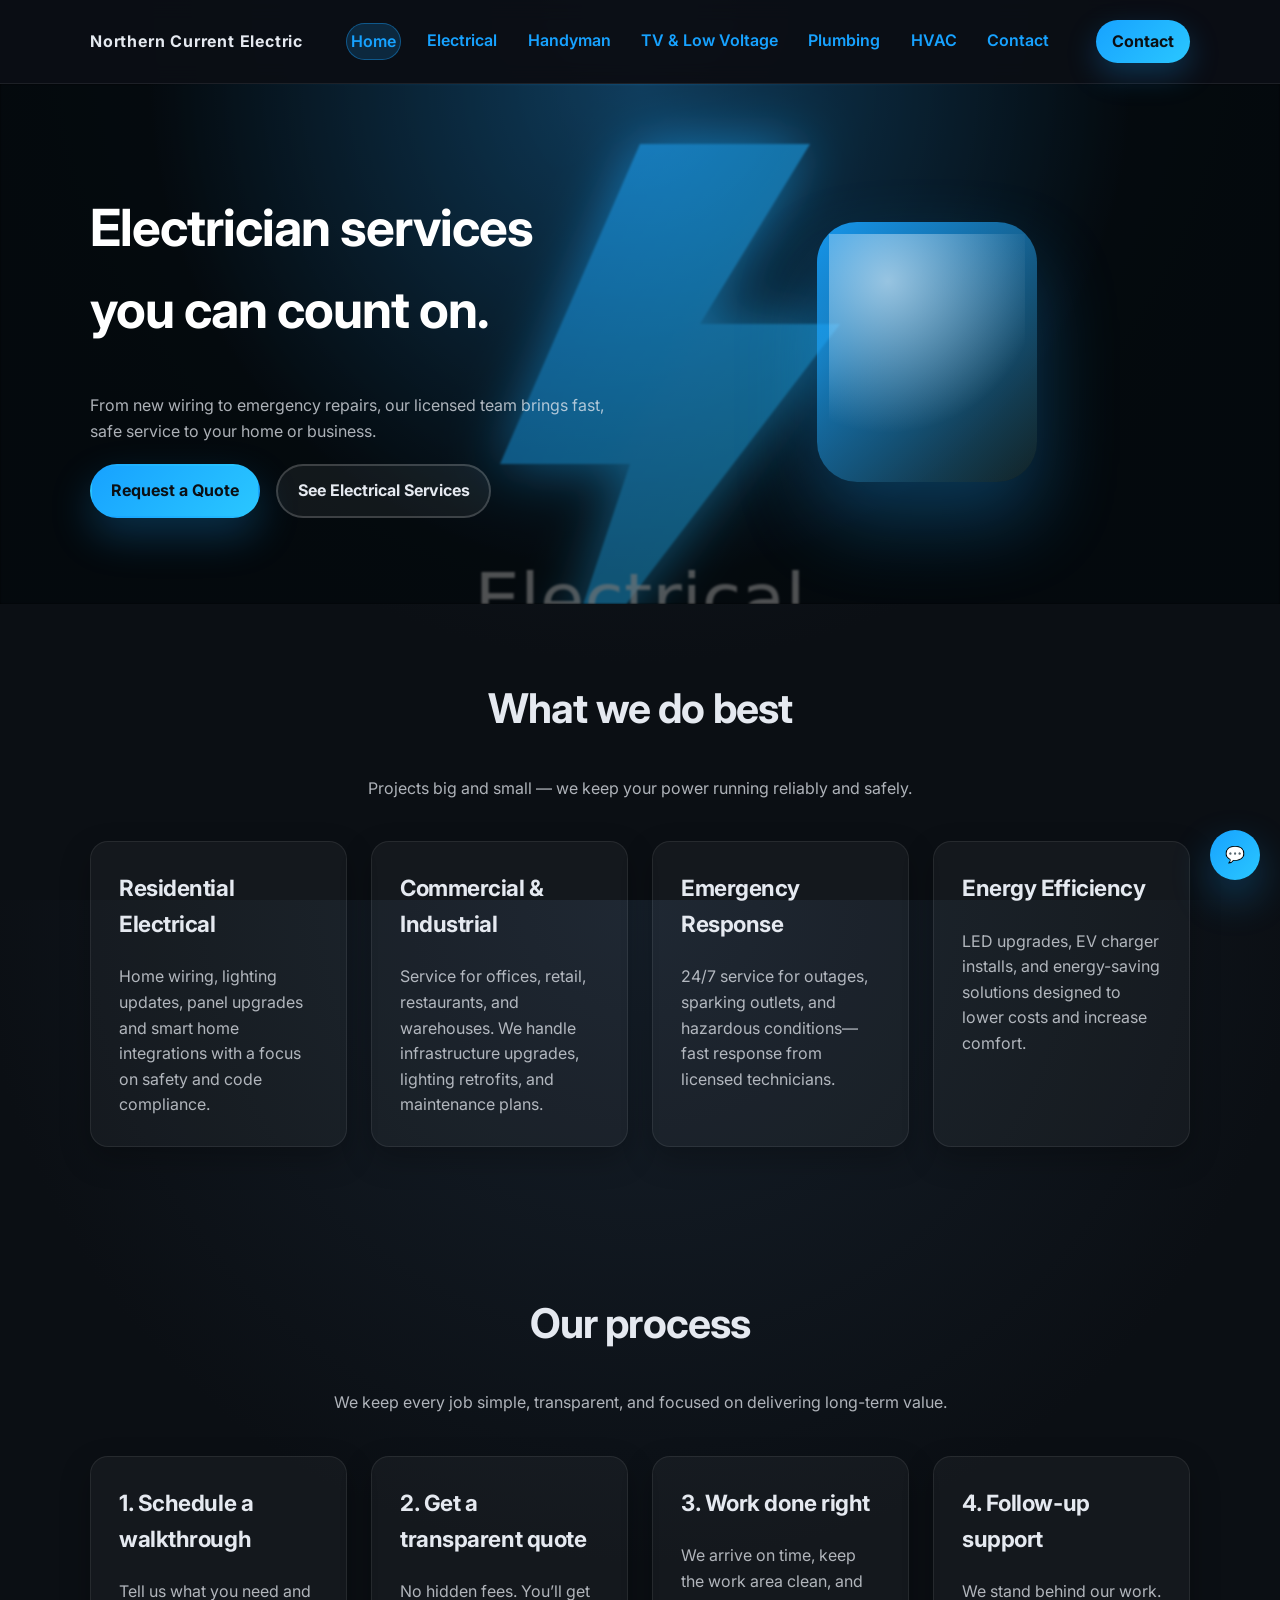
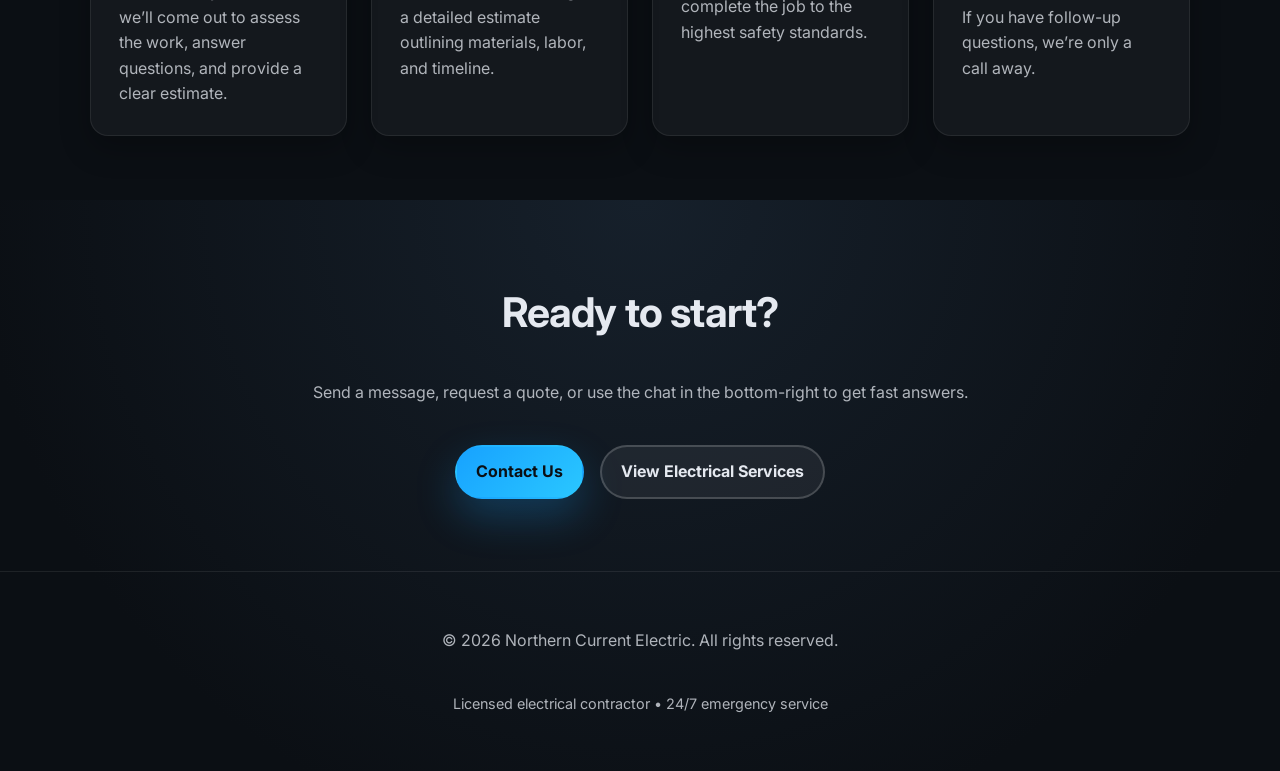
==== commit 1cd45a35: "Update site pages with hero images, new electrical page, and improve content" ====
--- a/index.html
+++ b/index.html
@@ -16,6 +16,7 @@
       <a class="brand" href="index.html">Northern Current Electric</a>
       <nav class="nav" aria-label="Primary">
         <a href="index.html" class="active">Home</a>
+        <a href="electrical.html">Electrical</a>
         <a href="handyman.html">Handyman</a>
         <a href="tv-low-voltage.html">TV &amp; Low Voltage</a>
         <a href="plumbing.html">Plumbing</a>
@@ -30,14 +31,14 @@
   </header>
 
   <main>
-    <section class="hero hero--home" aria-label="Electrician services hero">
+    <section class="hero hero--electrical" aria-label="Electrician services hero">
       <div class="container hero-inner">
         <div class="hero-copy">
-          <h1>Safe, fast, and reliable electrical services.</h1>
-          <p>Residential, commercial, and emergency electrical work backed by certified technicians. Trusted in the community for decades.</p>
+          <h1>Electrician services you can count on.</h1>
+          <p>From new wiring to emergency repairs, our licensed team brings fast, safe service to your home or business.</p>
           <div class="hero-actions">
             <a class="btn primary" href="contact.html">Request a Quote</a>
-            <a class="btn outline" href="handyman.html">View Services</a>
+            <a class="btn outline" href="electrical.html">See Electrical Services</a>
           </div>
         </div>
         <div class="hero-illustration" aria-hidden="true">
@@ -49,45 +50,53 @@
     <section id="services" class="section services" aria-label="Our services">
       <div class="container">
         <header class="section-header">
-          <h2>What We Offer</h2>
-          <p>From new installations to repairs and service upgrades, we cover every part of your electrical system.</p>
+          <h2>What we do best</h2>
+          <p>Projects big and small — we keep your power running reliably and safely.</p>
         </header>
         <div class="grid cards">
           <article class="card">
             <h3>Residential Electrical</h3>
-            <p>Home wiring, panel upgrades, lighting installations, and smart home integrations—all with clean, professional workmanship.</p>
+            <p>Home wiring, lighting updates, panel upgrades and smart home integrations with a focus on safety and code compliance.</p>
           </article>
           <article class="card">
             <h3>Commercial &amp; Industrial</h3>
-            <p>Reliable service for offices, retail spaces, warehouses, and industrial facilities. Code-compliant installations and preventive maintenance.</p>
+            <p>Service for offices, retail, restaurants, and warehouses. We handle infrastructure upgrades, lighting retrofits, and maintenance plans.</p>
           </article>
           <article class="card">
-            <h3>Emergency Repairs</h3>
-            <p>Fast response for power outages, sparking outlets, and safety hazards. Available 24/7 to keep your home or business running.</p>
+            <h3>Emergency Response</h3>
+            <p>24/7 service for outages, sparking outlets, and hazardous conditions—fast response from licensed technicians.</p>
           </article>
           <article class="card">
             <h3>Energy Efficiency</h3>
-            <p>LED upgrades, energy audits, and EV charger installations that help you save money and reduce your environmental footprint.</p>
+            <p>LED upgrades, EV charger installs, and energy-saving solutions designed to lower costs and increase comfort.</p>
           </article>
         </div>
       </div>
     </section>
 
-    <section id="about" class="section about" aria-label="About us">
-      <div class="container about-grid">
-        <div class="about-copy">
-          <h2>About Northern Current Electric</h2>
-          <p>We are a locally owned electrical contractor with a commitment to quality, safety, and great customer service. Our team is licensed, insured, and trained to handle projects of all sizes.</p>
-          <ul class="benefits">
-            <li><strong>Licensed &amp; Insured:</strong> Work backed by industry-standard guarantees.</li>
-            <li><strong>Transparent Pricing:</strong> Clear estimates with no surprises.</li>
-            <li><strong>Reliable Technicians:</strong> Trusted professionals who arrive on time.</li>
-          </ul>
-        </div>
-        <div class="about-visual" aria-hidden="true">
-          <div class="visual-box">
-            <div class="bolt"></div>
-          </div>
+    <section class="section" aria-label="Our process">
+      <div class="container">
+        <header class="section-header">
+          <h2>Our process</h2>
+          <p>We keep every job simple, transparent, and focused on delivering long-term value.</p>
+        </header>
+        <div class="grid cards">
+          <article class="card">
+            <h3>1. Schedule a walkthrough</h3>
+            <p>Tell us what you need and we’ll come out to assess the work, answer questions, and provide a clear estimate.</p>
+          </article>
+          <article class="card">
+            <h3>2. Get a transparent quote</h3>
+            <p>No hidden fees. You’ll get a detailed estimate outlining materials, labor, and timeline.</p>
+          </article>
+          <article class="card">
+            <h3>3. Work done right</h3>
+            <p>We arrive on time, keep the work area clean, and complete the job to the highest safety standards.</p>
+          </article>
+          <article class="card">
+            <h3>4. Follow-up support</h3>
+            <p>We stand behind our work. If you have follow-up questions, we’re only a call away.</p>
+          </article>
         </div>
       </div>
     </section>
@@ -95,12 +104,12 @@
     <section class="section contact-cta" aria-label="Get in touch">
       <div class="container">
         <header class="section-header">
-          <h2>Ready to get started?</h2>
-          <p>Whether you need a quick quote or a project estimate, our team is happy to help. Use the chat in the bottom-right or visit our contact page.</p>
+          <h2>Ready to start?</h2>
+          <p>Send a message, request a quote, or use the chat in the bottom-right to get fast answers.</p>
         </header>
         <div class="button-row" style="display: flex; gap: 1rem; justify-content: center; flex-wrap: wrap;">
           <a class="btn primary" href="contact.html">Contact Us</a>
-          <a class="btn outline" href="handyman.html">View Services</a>
+          <a class="btn outline" href="electrical.html">View Electrical Services</a>
         </div>
       </div>
     </section>
@@ -129,6 +138,5 @@
   </div>
 
   <script src="chat.js"></script>
-  <script src="chat.js"></script>
 </body>
 </html>
--- a/styles.css
+++ b/styles.css
@@ -178,46 +178,51 @@
   padding: 5.5rem 0 4.5rem;
   position: relative;
   overflow: hidden;
-  background-size: cover;
-  background-position: center;
-  background-repeat: no-repeat;
-  background-color: rgba(11, 15, 20, 0.95);
+  color: #fff;
+}
+
+.hero::before {
+  content: "";
+  position: absolute;
+  inset: 0;
+  background: radial-gradient(circle at top, rgba(23, 162, 255, 0.5), rgba(0, 0, 0, 0.85) 60%);
+  z-index: -2;
 }
 
 .hero::after {
   content: "";
   position: absolute;
   inset: 0;
-  background: linear-gradient(180deg, rgba(11, 15, 20, 0.75) 0%, rgba(11, 15, 20, 0.95) 100%);
-  pointer-events: none;
-}
-
-/* Background images (place real photos in `assets/` in the repo to make these backgrounds realistic). */
-.hero.hero--home {
-  background-image: url("assets/electrician.jpg");
-}
-
-.hero.hero--handyman {
-  background-image: url("assets/handyman.jpg");
-}
-
-.hero.hero--tv {
-  background-image: url("assets/tv.jpg");
-}
-
-.hero.hero--plumbing {
-  background-image: url("assets/plumbing.jpg");
-}
-
-.hero.hero--hvac {
-  background-image: url("assets/hvac.jpg");
-}
-
-.hero.hero--contact {
-  background-image: url("assets/contact.jpg");
-}
-
-/* If the local image does not exist, these styles fall back to a solid gradient (set on .hero). */
+  background-size: cover;
+  background-position: center;
+  opacity: 0.45;
+  filter: blur(1px);
+  z-index: -1;
+}
+
+.hero--electrical::after {
+  background-image: url("assets/electrical.svg");
+}
+
+.hero--handyman::after {
+  background-image: url("assets/handyman.svg");
+}
+
+.hero--tv-low-voltage::after {
+  background-image: url("assets/tv-low-voltage.svg");
+}
+
+.hero--plumbing::after {
+  background-image: url("assets/plumbing.svg");
+}
+
+.hero--hvac::after {
+  background-image: url("assets/hvac.svg");
+}
+
+.hero--contact::after {
+  background-image: url("assets/contact.svg");
+}
 
 .hero-inner {
   display: grid;
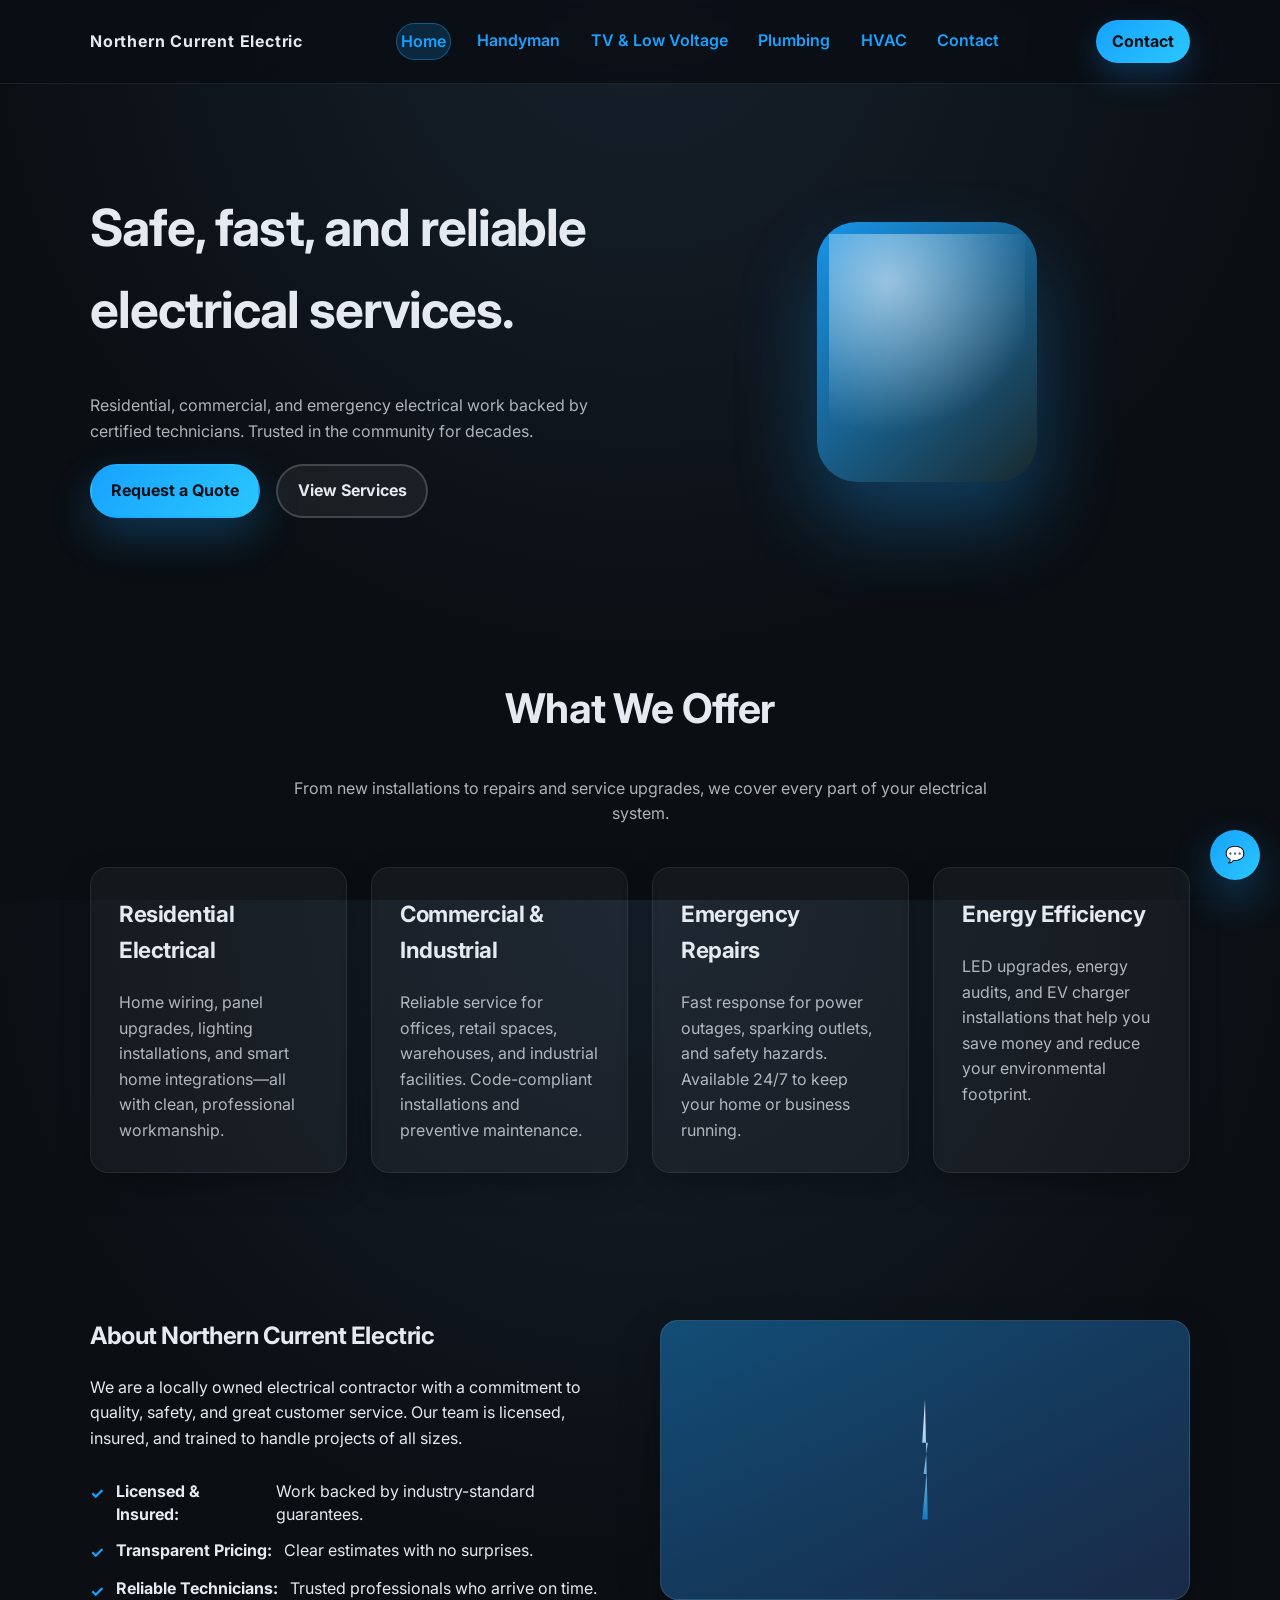
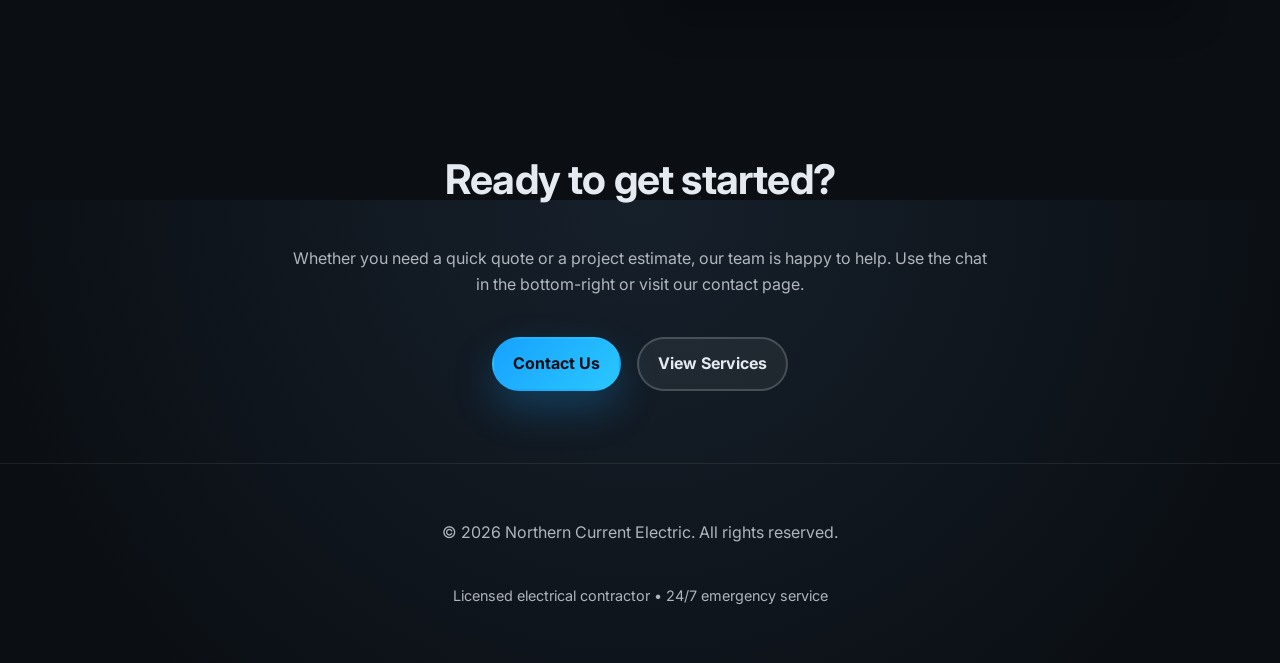
==== commit 63454455: "Add files via upload" ====
--- a/index.html
+++ b/index.html
@@ -16,7 +16,6 @@
       <a class="brand" href="index.html">Northern Current Electric</a>
       <nav class="nav" aria-label="Primary">
         <a href="index.html" class="active">Home</a>
-        <a href="electrical.html">Electrical</a>
         <a href="handyman.html">Handyman</a>
         <a href="tv-low-voltage.html">TV &amp; Low Voltage</a>
         <a href="plumbing.html">Plumbing</a>
@@ -31,14 +30,14 @@
   </header>
 
   <main>
-    <section class="hero hero--electrical" aria-label="Electrician services hero">
+    <section class="hero" aria-label="Electrician services hero">
       <div class="container hero-inner">
         <div class="hero-copy">
-          <h1>Electrician services you can count on.</h1>
-          <p>From new wiring to emergency repairs, our licensed team brings fast, safe service to your home or business.</p>
+          <h1>Safe, fast, and reliable electrical services.</h1>
+          <p>Residential, commercial, and emergency electrical work backed by certified technicians. Trusted in the community for decades.</p>
           <div class="hero-actions">
             <a class="btn primary" href="contact.html">Request a Quote</a>
-            <a class="btn outline" href="electrical.html">See Electrical Services</a>
+            <a class="btn outline" href="handyman.html">View Services</a>
           </div>
         </div>
         <div class="hero-illustration" aria-hidden="true">
@@ -50,53 +49,45 @@
     <section id="services" class="section services" aria-label="Our services">
       <div class="container">
         <header class="section-header">
-          <h2>What we do best</h2>
-          <p>Projects big and small — we keep your power running reliably and safely.</p>
+          <h2>What We Offer</h2>
+          <p>From new installations to repairs and service upgrades, we cover every part of your electrical system.</p>
         </header>
         <div class="grid cards">
           <article class="card">
             <h3>Residential Electrical</h3>
-            <p>Home wiring, lighting updates, panel upgrades and smart home integrations with a focus on safety and code compliance.</p>
+            <p>Home wiring, panel upgrades, lighting installations, and smart home integrations—all with clean, professional workmanship.</p>
           </article>
           <article class="card">
             <h3>Commercial &amp; Industrial</h3>
-            <p>Service for offices, retail, restaurants, and warehouses. We handle infrastructure upgrades, lighting retrofits, and maintenance plans.</p>
+            <p>Reliable service for offices, retail spaces, warehouses, and industrial facilities. Code-compliant installations and preventive maintenance.</p>
           </article>
           <article class="card">
-            <h3>Emergency Response</h3>
-            <p>24/7 service for outages, sparking outlets, and hazardous conditions—fast response from licensed technicians.</p>
+            <h3>Emergency Repairs</h3>
+            <p>Fast response for power outages, sparking outlets, and safety hazards. Available 24/7 to keep your home or business running.</p>
           </article>
           <article class="card">
             <h3>Energy Efficiency</h3>
-            <p>LED upgrades, EV charger installs, and energy-saving solutions designed to lower costs and increase comfort.</p>
+            <p>LED upgrades, energy audits, and EV charger installations that help you save money and reduce your environmental footprint.</p>
           </article>
         </div>
       </div>
     </section>
 
-    <section class="section" aria-label="Our process">
-      <div class="container">
-        <header class="section-header">
-          <h2>Our process</h2>
-          <p>We keep every job simple, transparent, and focused on delivering long-term value.</p>
-        </header>
-        <div class="grid cards">
-          <article class="card">
-            <h3>1. Schedule a walkthrough</h3>
-            <p>Tell us what you need and we’ll come out to assess the work, answer questions, and provide a clear estimate.</p>
-          </article>
-          <article class="card">
-            <h3>2. Get a transparent quote</h3>
-            <p>No hidden fees. You’ll get a detailed estimate outlining materials, labor, and timeline.</p>
-          </article>
-          <article class="card">
-            <h3>3. Work done right</h3>
-            <p>We arrive on time, keep the work area clean, and complete the job to the highest safety standards.</p>
-          </article>
-          <article class="card">
-            <h3>4. Follow-up support</h3>
-            <p>We stand behind our work. If you have follow-up questions, we’re only a call away.</p>
-          </article>
+    <section id="about" class="section about" aria-label="About us">
+      <div class="container about-grid">
+        <div class="about-copy">
+          <h2>About Northern Current Electric</h2>
+          <p>We are a locally owned electrical contractor with a commitment to quality, safety, and great customer service. Our team is licensed, insured, and trained to handle projects of all sizes.</p>
+          <ul class="benefits">
+            <li><strong>Licensed &amp; Insured:</strong> Work backed by industry-standard guarantees.</li>
+            <li><strong>Transparent Pricing:</strong> Clear estimates with no surprises.</li>
+            <li><strong>Reliable Technicians:</strong> Trusted professionals who arrive on time.</li>
+          </ul>
+        </div>
+        <div class="about-visual" aria-hidden="true">
+          <div class="visual-box">
+            <div class="bolt"></div>
+          </div>
         </div>
       </div>
     </section>
@@ -104,12 +95,12 @@
     <section class="section contact-cta" aria-label="Get in touch">
       <div class="container">
         <header class="section-header">
-          <h2>Ready to start?</h2>
-          <p>Send a message, request a quote, or use the chat in the bottom-right to get fast answers.</p>
+          <h2>Ready to get started?</h2>
+          <p>Whether you need a quick quote or a project estimate, our team is happy to help. Use the chat in the bottom-right or visit our contact page.</p>
         </header>
         <div class="button-row" style="display: flex; gap: 1rem; justify-content: center; flex-wrap: wrap;">
           <a class="btn primary" href="contact.html">Contact Us</a>
-          <a class="btn outline" href="electrical.html">View Electrical Services</a>
+          <a class="btn outline" href="handyman.html">View Services</a>
         </div>
       </div>
     </section>
@@ -138,5 +129,6 @@
   </div>
 
   <script src="chat.js"></script>
+  <script src="chat.js"></script>
 </body>
 </html>
--- a/styles.css
+++ b/styles.css
@@ -178,50 +178,6 @@
   padding: 5.5rem 0 4.5rem;
   position: relative;
   overflow: hidden;
-  color: #fff;
-}
-
-.hero::before {
-  content: "";
-  position: absolute;
-  inset: 0;
-  background: radial-gradient(circle at top, rgba(23, 162, 255, 0.5), rgba(0, 0, 0, 0.85) 60%);
-  z-index: -2;
-}
-
-.hero::after {
-  content: "";
-  position: absolute;
-  inset: 0;
-  background-size: cover;
-  background-position: center;
-  opacity: 0.45;
-  filter: blur(1px);
-  z-index: -1;
-}
-
-.hero--electrical::after {
-  background-image: url("assets/electrical.svg");
-}
-
-.hero--handyman::after {
-  background-image: url("assets/handyman.svg");
-}
-
-.hero--tv-low-voltage::after {
-  background-image: url("assets/tv-low-voltage.svg");
-}
-
-.hero--plumbing::after {
-  background-image: url("assets/plumbing.svg");
-}
-
-.hero--hvac::after {
-  background-image: url("assets/hvac.svg");
-}
-
-.hero--contact::after {
-  background-image: url("assets/contact.svg");
 }
 
 .hero-inner {
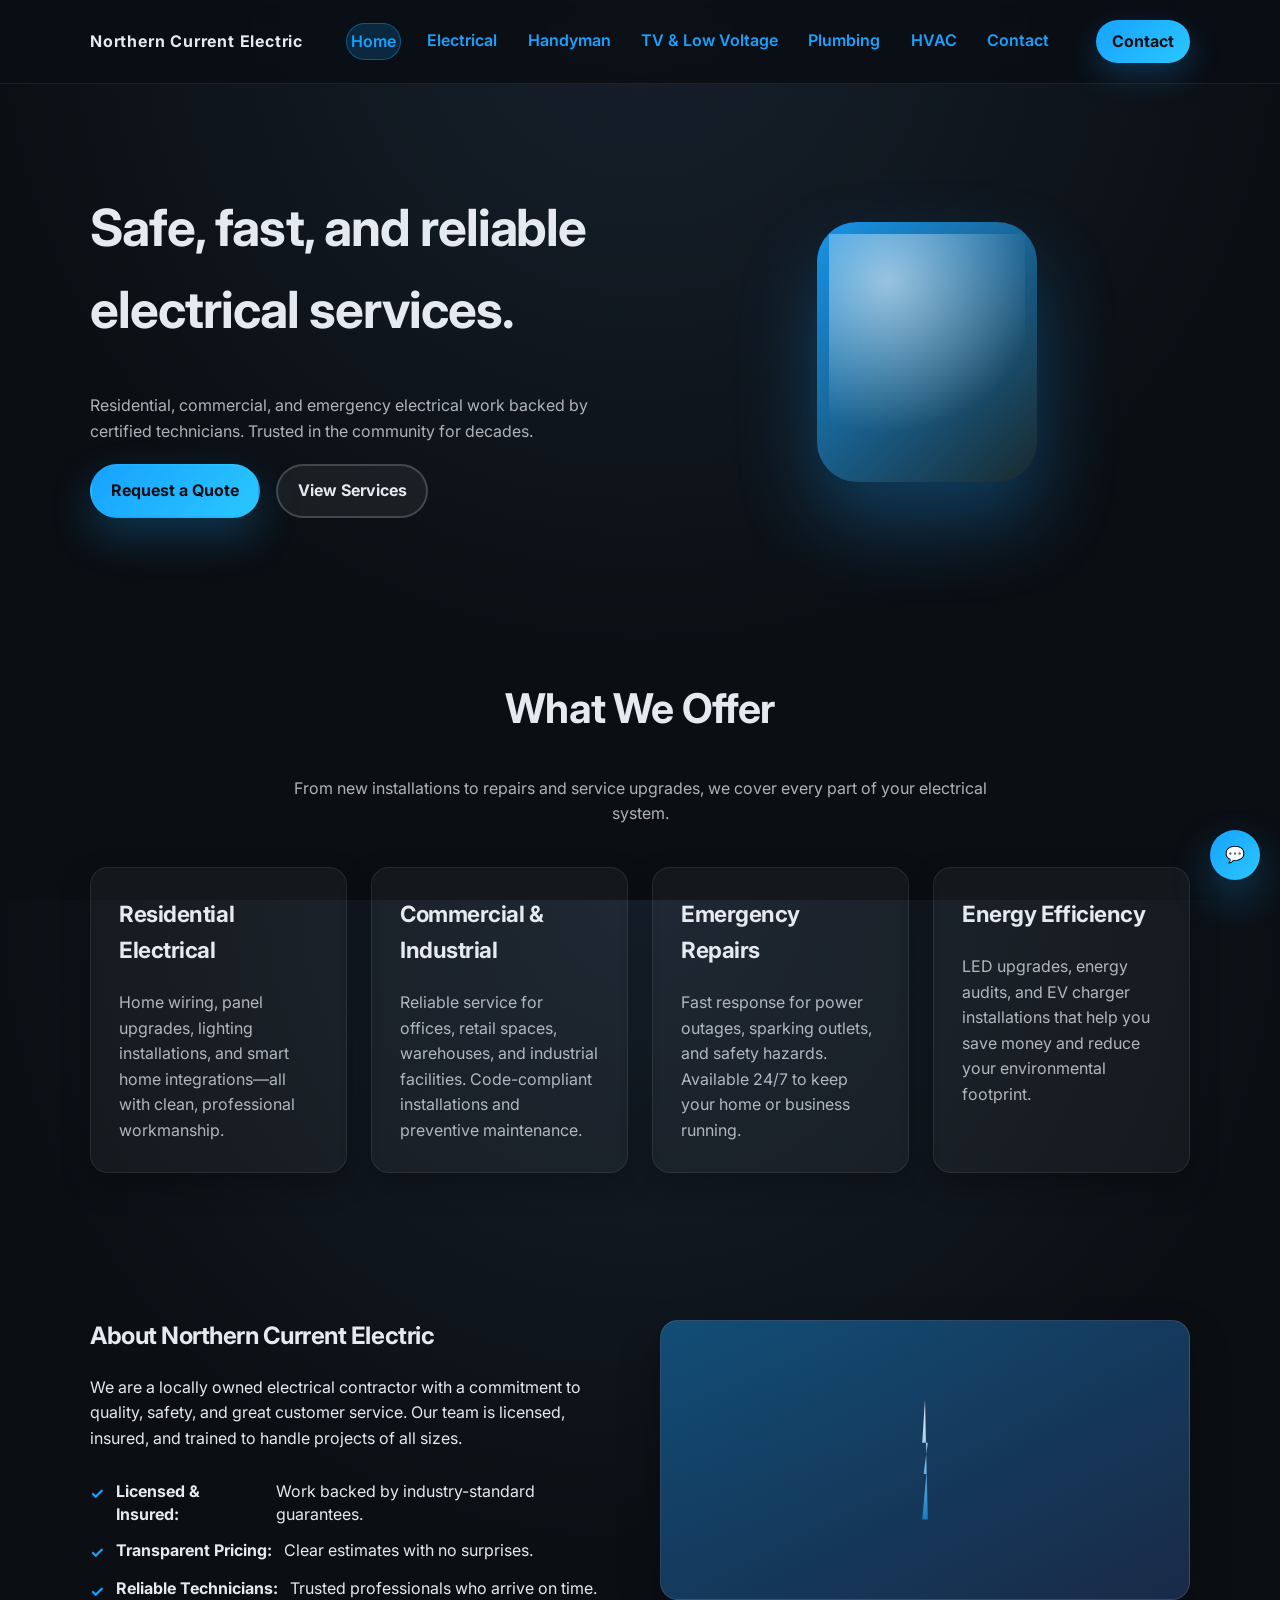
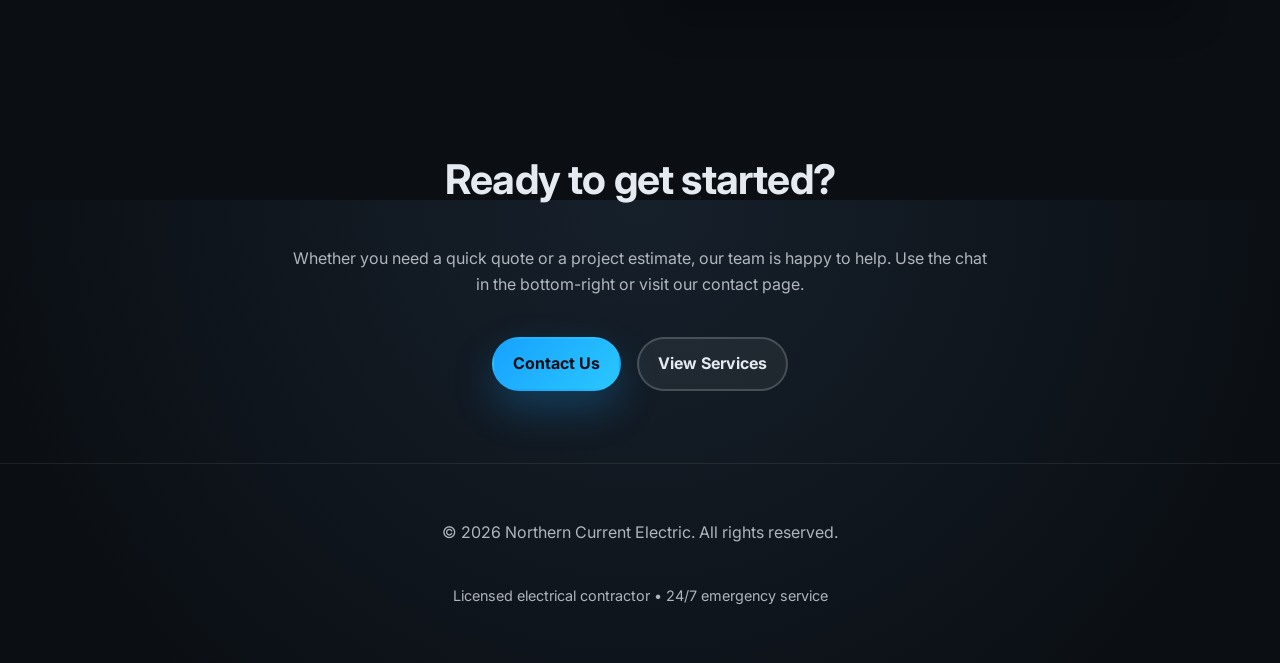
==== commit 37d43e8c: "added back electrical subsection" ====
--- a/index.html
+++ b/index.html
@@ -16,6 +16,7 @@
       <a class="brand" href="index.html">Northern Current Electric</a>
       <nav class="nav" aria-label="Primary">
         <a href="index.html" class="active">Home</a>
+        <a href="electrical.html">Electrical</a>
         <a href="handyman.html">Handyman</a>
         <a href="tv-low-voltage.html">TV &amp; Low Voltage</a>
         <a href="plumbing.html">Plumbing</a>
@@ -129,6 +130,5 @@
   </div>
 
   <script src="chat.js"></script>
-  <script src="chat.js"></script>
 </body>
 </html>
